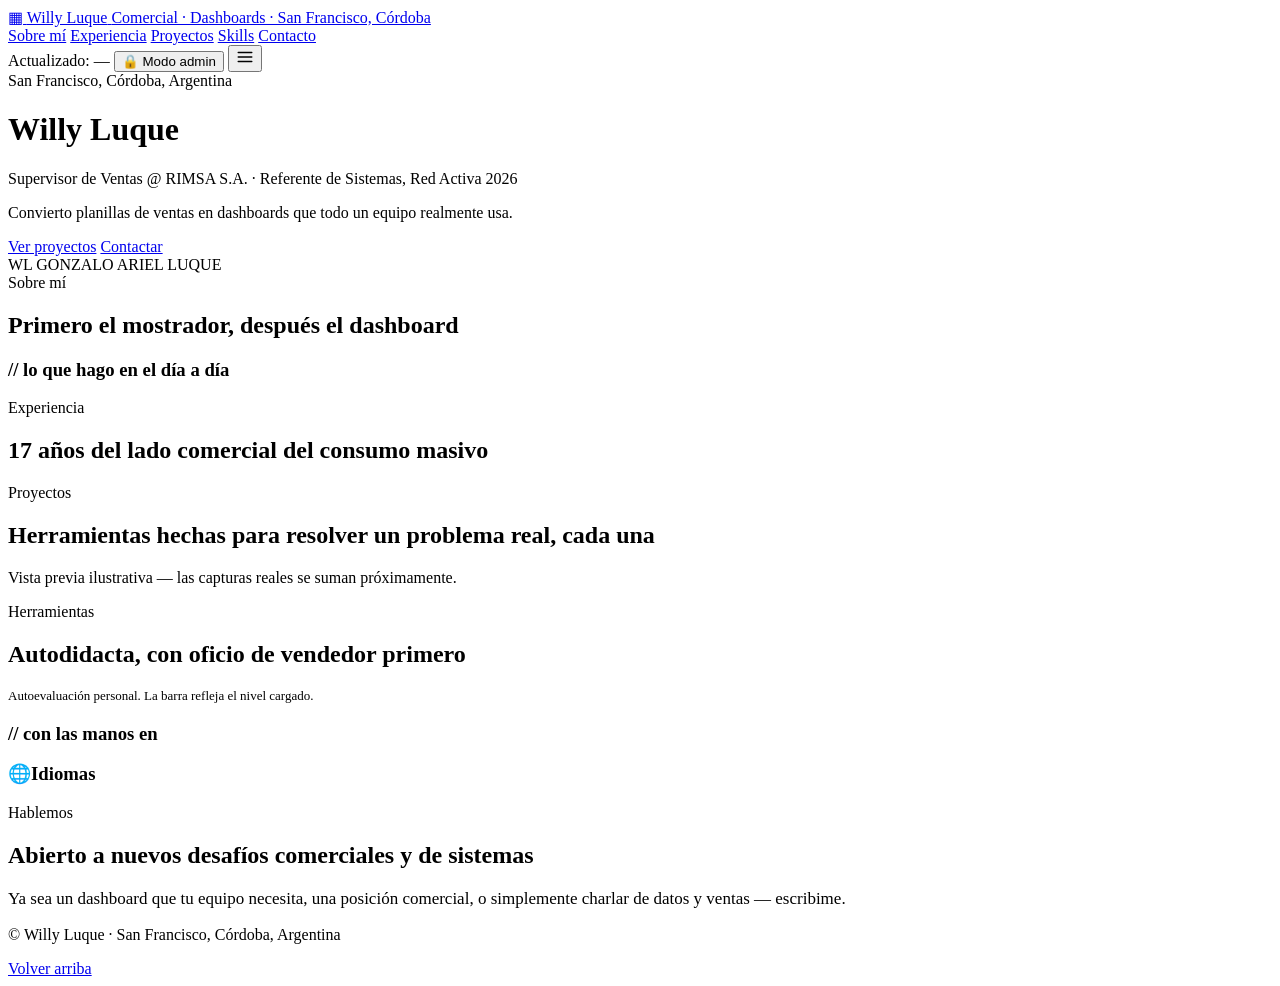
==== index.html @ 50bfb038 "CV/portfolio: sitio con panel admin/invitado y estilo navy calcado de mis dashboards" ====
<!DOCTYPE html>
<html lang="es">
<head>
<meta charset="UTF-8">
<meta name="viewport" content="width=device-width, initial-scale=1.0">
<title>Willy Luque — Dashboard Comercial</title>
<meta name="description" content="Willy Luque — Supervisor de Ventas en RIMSA S.A. Dashboard editable con mi experiencia, herramientas y proyectos comerciales.">
<link rel="stylesheet" href="css/style.css">
<link rel="icon" href="data:image/svg+xml,%3Csvg xmlns='http://www.w3.org/2000/svg' viewBox='0 0 100 100'%3E%3Crect width='100' height='100' rx='22' fill='%23eb6834'/%3E%3Ctext x='50' y='68' font-size='52' font-family='monospace' font-weight='700' fill='%23fff' text-anchor='middle'%3EW%3C/text%3E%3C/svg%3E">
</head>
<body>

<!-- ============ NAV ============ -->
<nav class="nav">
  <div class="container">
    <a href="#top" class="nav-brand">
      <span class="mark">▦</span>
      <span>
        <span id="brandName">Willy Luque</span>
        <span class="nav-subtitle">Comercial · Dashboards · San Francisco, Córdoba</span>
      </span>
    </a>
    <div class="nav-links" id="navLinks">
      <a href="#sobre-mi">Sobre mí</a>
      <a href="#experiencia">Experiencia</a>
      <a href="#proyectos">Proyectos</a>
      <a href="#skills">Skills</a>
      <a href="#contacto">Contacto</a>
    </div>
    <div class="nav-right">
      <span class="nav-date" id="navDate">Actualizado: —</span>
      <button class="btn btn-sm btn-admin" id="adminToggleBtn" type="button">🔒 Modo admin</button>
      <button class="nav-toggle" id="navToggle" aria-label="Menú" aria-expanded="false">
        <svg width="18" height="18" viewBox="0 0 24 24" fill="none" stroke="currentColor" stroke-width="2" stroke-linecap="round"><line x1="3" y1="6" x2="21" y2="6"/><line x1="3" y1="12" x2="21" y2="12"/><line x1="3" y1="18" x2="21" y2="18"/></svg>
      </button>
    </div>
  </div>
</nav>

<!-- ============ ADMIN TOOLBAR (oculta hasta login) ============ -->
<div class="admin-bar" id="adminBar" hidden>
  <div class="container admin-bar-inner">
    <span class="admin-pill">✏️ Modo administrador — estás editando tu propia copia (no publicada aún)</span>
    <div class="admin-bar-actions">
      <button class="btn btn-sm btn-ghost-light" id="discardBtn" type="button">Descartar cambios</button>
      <button class="btn btn-sm btn-primary" id="publishBtn" type="button">⬇ Publicar (descargar data.js)</button>
      <button class="btn btn-sm btn-ghost-light" id="exitAdminBtn" type="button">Salir</button>
    </div>
  </div>
</div>

<!-- ============ LOGIN MODAL ============ -->
<div class="modal-overlay" id="loginOverlay" hidden>
  <div class="modal">
    <h3>Ingresar como administrador</h3>
    <p>Esto solo desbloquea la edición en tu navegador — no es un login real. Cualquiera que vea el código fuente puede ver la contraseña. No cargues acá datos que necesiten seguridad de verdad.</p>
    <input type="password" id="passwordInput" placeholder="Contraseña" autocomplete="off">
    <p class="modal-error" id="loginError" hidden>Contraseña incorrecta.</p>
    <div class="modal-actions">
      <button class="btn btn-ghost btn-sm" id="cancelLoginBtn" type="button">Cancelar</button>
      <button class="btn btn-primary btn-sm" id="confirmLoginBtn" type="button">Entrar</button>
    </div>
  </div>
</div>

<!-- ============ HERO ============ -->
<header class="hero" id="top">
  <div class="hero-bg" aria-hidden="true"></div>
  <div class="container">
    <div class="hero-grid">
      <div>
        <div class="eyebrow" id="heroLocation">San Francisco, Córdoba, Argentina</div>
        <h1 id="heroName">Willy Luque</h1>
        <div class="hero-role mono">
          <span id="heroRole1">Supervisor de Ventas @ RIMSA S.A.</span>
          <span class="sep">·</span>
          <span id="heroRole2">Referente de Sistemas, Red Activa 2026</span>
        </div>
        <p class="hero-lead" id="heroLead">Convierto planillas de ventas en dashboards que todo un equipo realmente usa.</p>
        <div class="hero-actions">
          <a href="#proyectos" class="btn btn-primary">Ver proyectos</a>
          <a href="#contacto" class="btn btn-ghost">Contactar</a>
        </div>
        <div class="hero-stats" id="statsRow"></div>
      </div>
      <div>
        <div class="avatar-panel">
          <div class="avatar-core">
            <span class="initials">WL</span>
            <span class="tag mono" id="heroFullName">GONZALO ARIEL LUQUE</span>
          </div>
        </div>
      </div>
    </div>
  </div>
</header>

<!-- ============ SOBRE MI ============ -->
<section id="sobre-mi" data-section-key="about">
  <div class="container">
    <div class="section-head">
      <div class="eyebrow">Sobre mí</div>
      <h2>Primero el mostrador, después el dashboard</h2>
    </div>
    <div class="about-grid">
      <div id="aboutParagraphs"></div>
      <div class="about-card">
        <h3 class="mono">// lo que hago en el día a día</h3>
        <ul class="role-list" id="aboutHighlights"></ul>
      </div>
    </div>
  </div>
</section>

<!-- ============ EXPERIENCIA ============ -->
<section id="experiencia" class="alt-surface" data-section-key="experience">
  <div class="container">
    <div class="section-head">
      <div class="eyebrow">Experiencia</div>
      <h2>17 años del lado comercial del consumo masivo</h2>
    </div>
    <div class="timeline" id="timeline"></div>
  </div>
</section>

<!-- ============ PROYECTOS ============ -->
<section id="proyectos" data-section-key="projects">
  <div class="container">
    <div class="section-head">
      <div class="eyebrow">Proyectos</div>
      <h2>Herramientas hechas para resolver un problema real, cada una</h2>
      <p>Vista previa ilustrativa — las capturas reales se suman próximamente.</p>
    </div>
    <div class="projects-grid" id="projectsGrid"></div>
    <button class="btn btn-ghost btn-sm admin-only" id="addProjectBtn" type="button" hidden>+ Agregar proyecto</button>
  </div>
</section>

<!-- ============ SKILLS ============ -->
<section id="skills" class="alt-surface" data-section-key="skills">
  <div class="container">
    <div class="section-head">
      <div class="eyebrow">Herramientas</div>
      <h2>Autodidacta, con oficio de vendedor primero</h2>
    </div>
    <div class="skills-grid">
      <div>
        <div id="skillBars"></div>
        <p style="margin-top:18px;font-size:13px">Autoevaluación personal. La barra refleja el nivel cargado.</p>
      </div>
      <div class="about-card">
        <h3 class="mono">// con las manos en</h3>
        <div class="chips" id="skillChips"></div>
      </div>
    </div>
  </div>
</section>

<!-- ============ EDU / IDIOMAS ============ -->
<section id="educacion" data-section-key="education">
  <div class="container">
    <div class="split-grid">
      <div class="info-card">
        <h3><span class="ico(�🎓</span><span>Educación</span></h3>
        <div id="eduList"></div>
      </div>
      <div class="info-card">
        <h3><span class="ico">🌐</span><span>Idiomas</span></h3>
        <div id="langList"></div>
      </div>
    </div>
  </div>
</section>

<!-- ============ CONTACTO ============ -->
<section id="contacto" data-section-key="contact">
  <div class="container">
    <div class="section-head">
      <div class="eyebrow">Hablemos</div>
      <h2>Abierto a nuevos desafíos comerciales y de sistemas</h2>
    </div>
    <div class="contact-panel">
      <p style="font-size:17px;color:var(--ink-secondary)">Ya sea un dashboard que tu equipo necesita, una posición comercial, o simplemente charlar de datos y ventas — escribime.</p>
      <div class="contact-links" id="contactLinks"></div>
    </div>
  </div>
</section>

<footer>
  <div class="container">
    <p>© <span id="year"></span> <span id="footerName">Willy Luque</span> · <span id="footerLocation">San Francisco, Córdoba, Argentina</span></p>
    <div class="footer-links">
      <a href="#top">Volver arriba</a>
    </div>
  </div>
</footer>

<template id="tpl-visibility-toggle">
  <label class="vis-toggle admin-only" hidden>
    <input type="checkbox" checked>
    <span class="vis-slider"></span>
    <span class="vis-label">visible</span>
  </label>
</template>

<script src="js/data.js"></script>
<script src="js/main.js"></script>
</body>
</html>
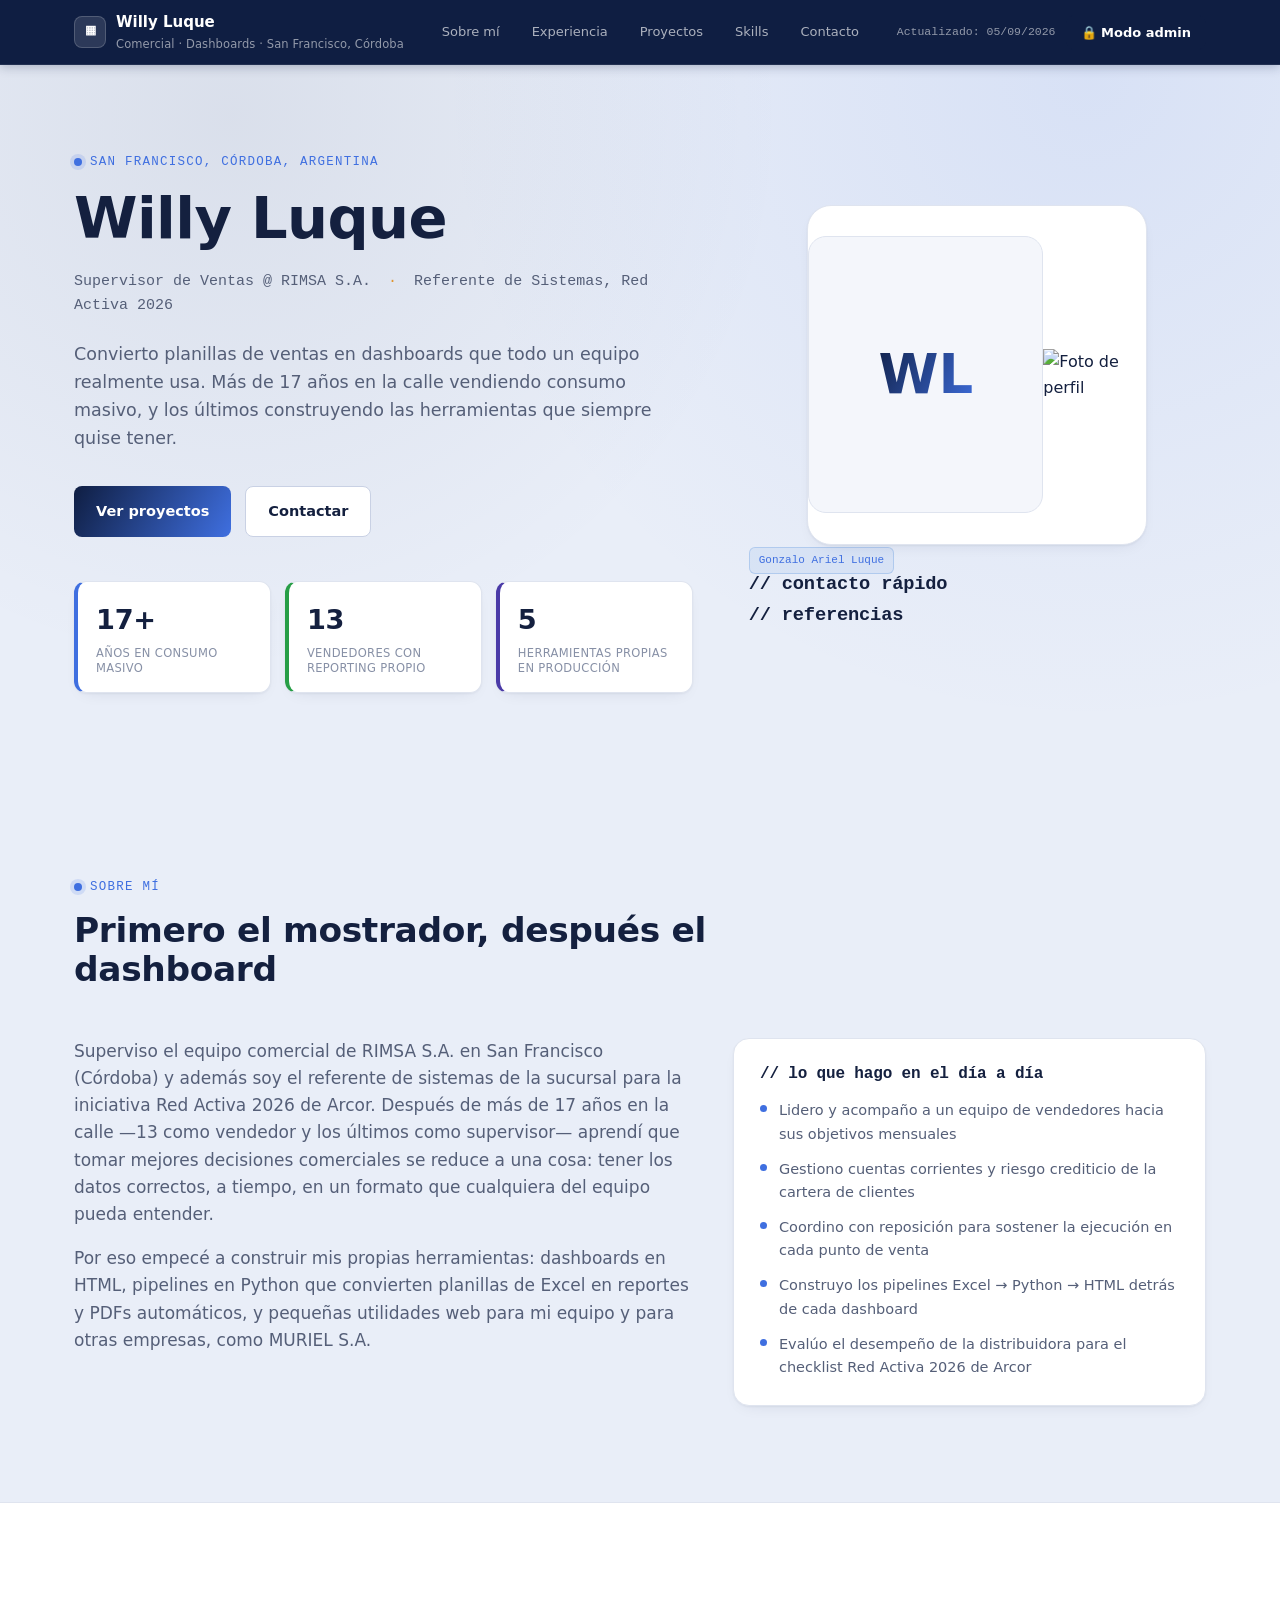
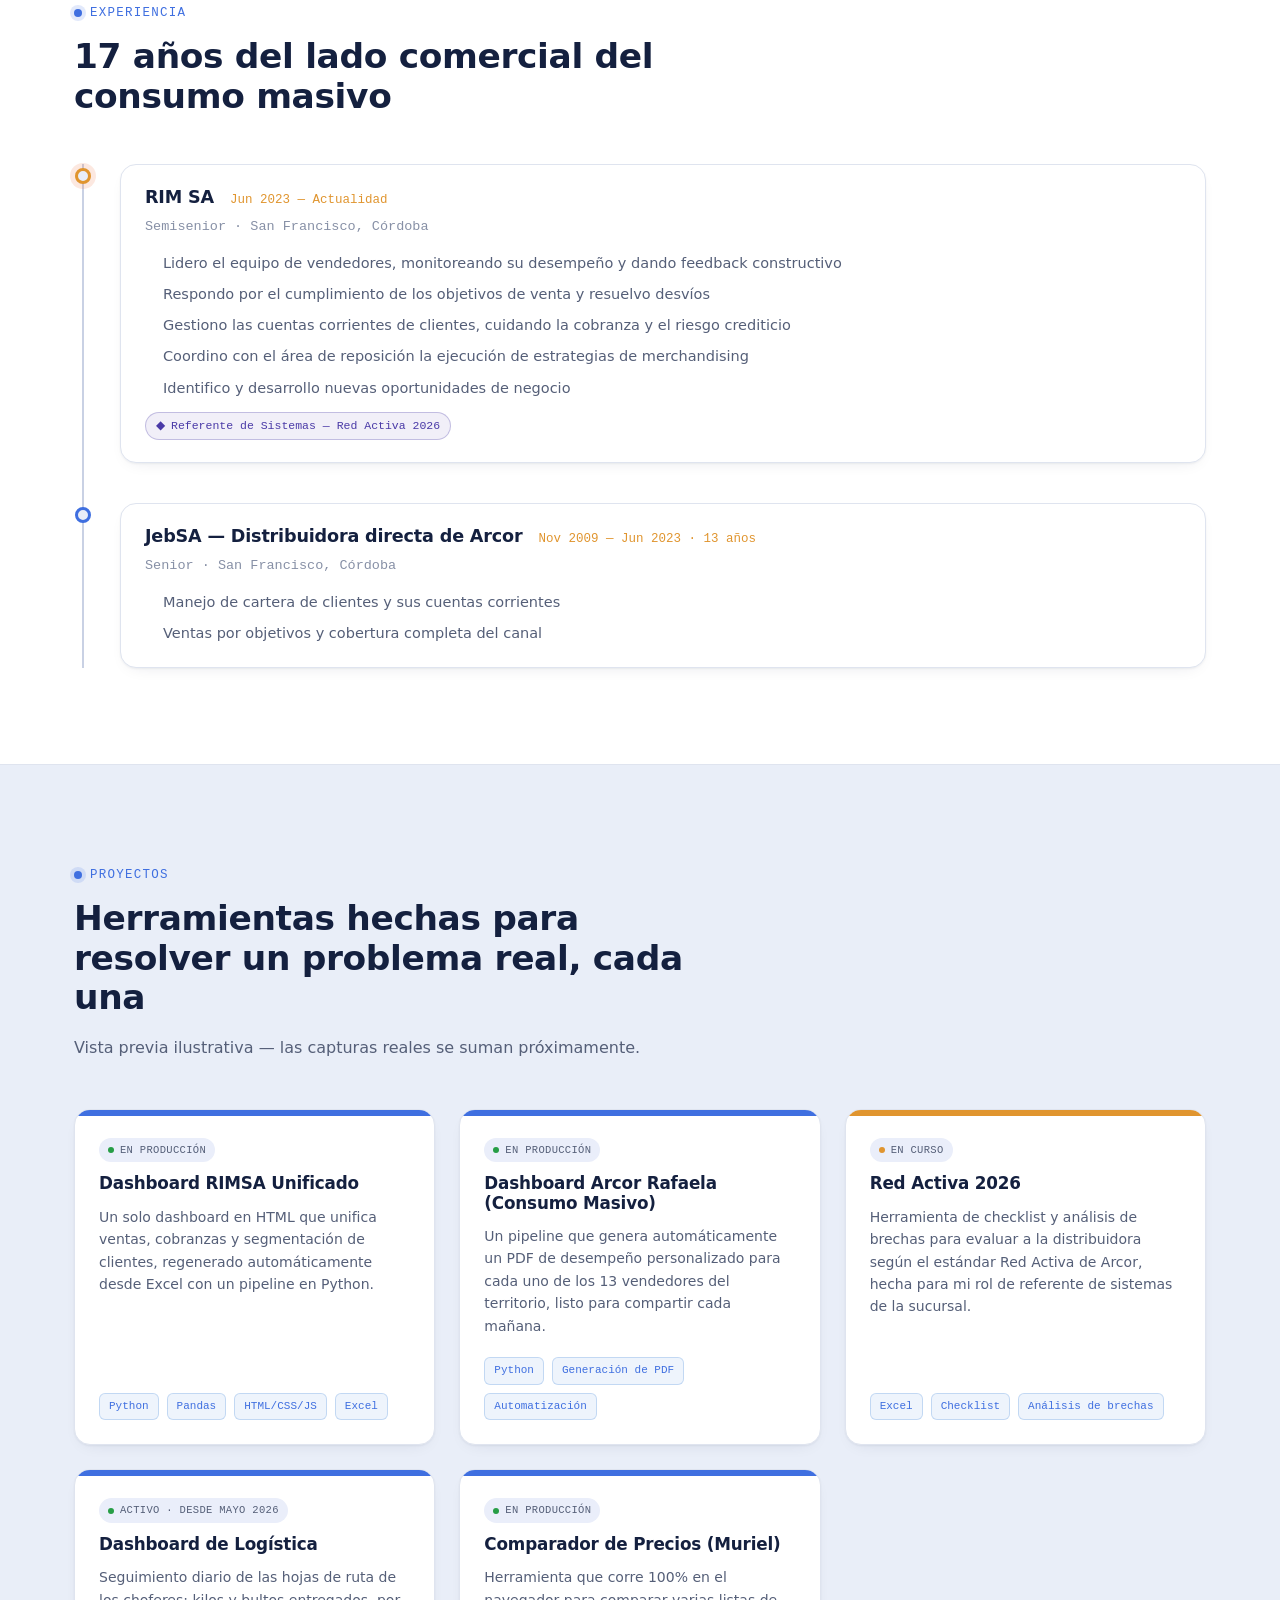
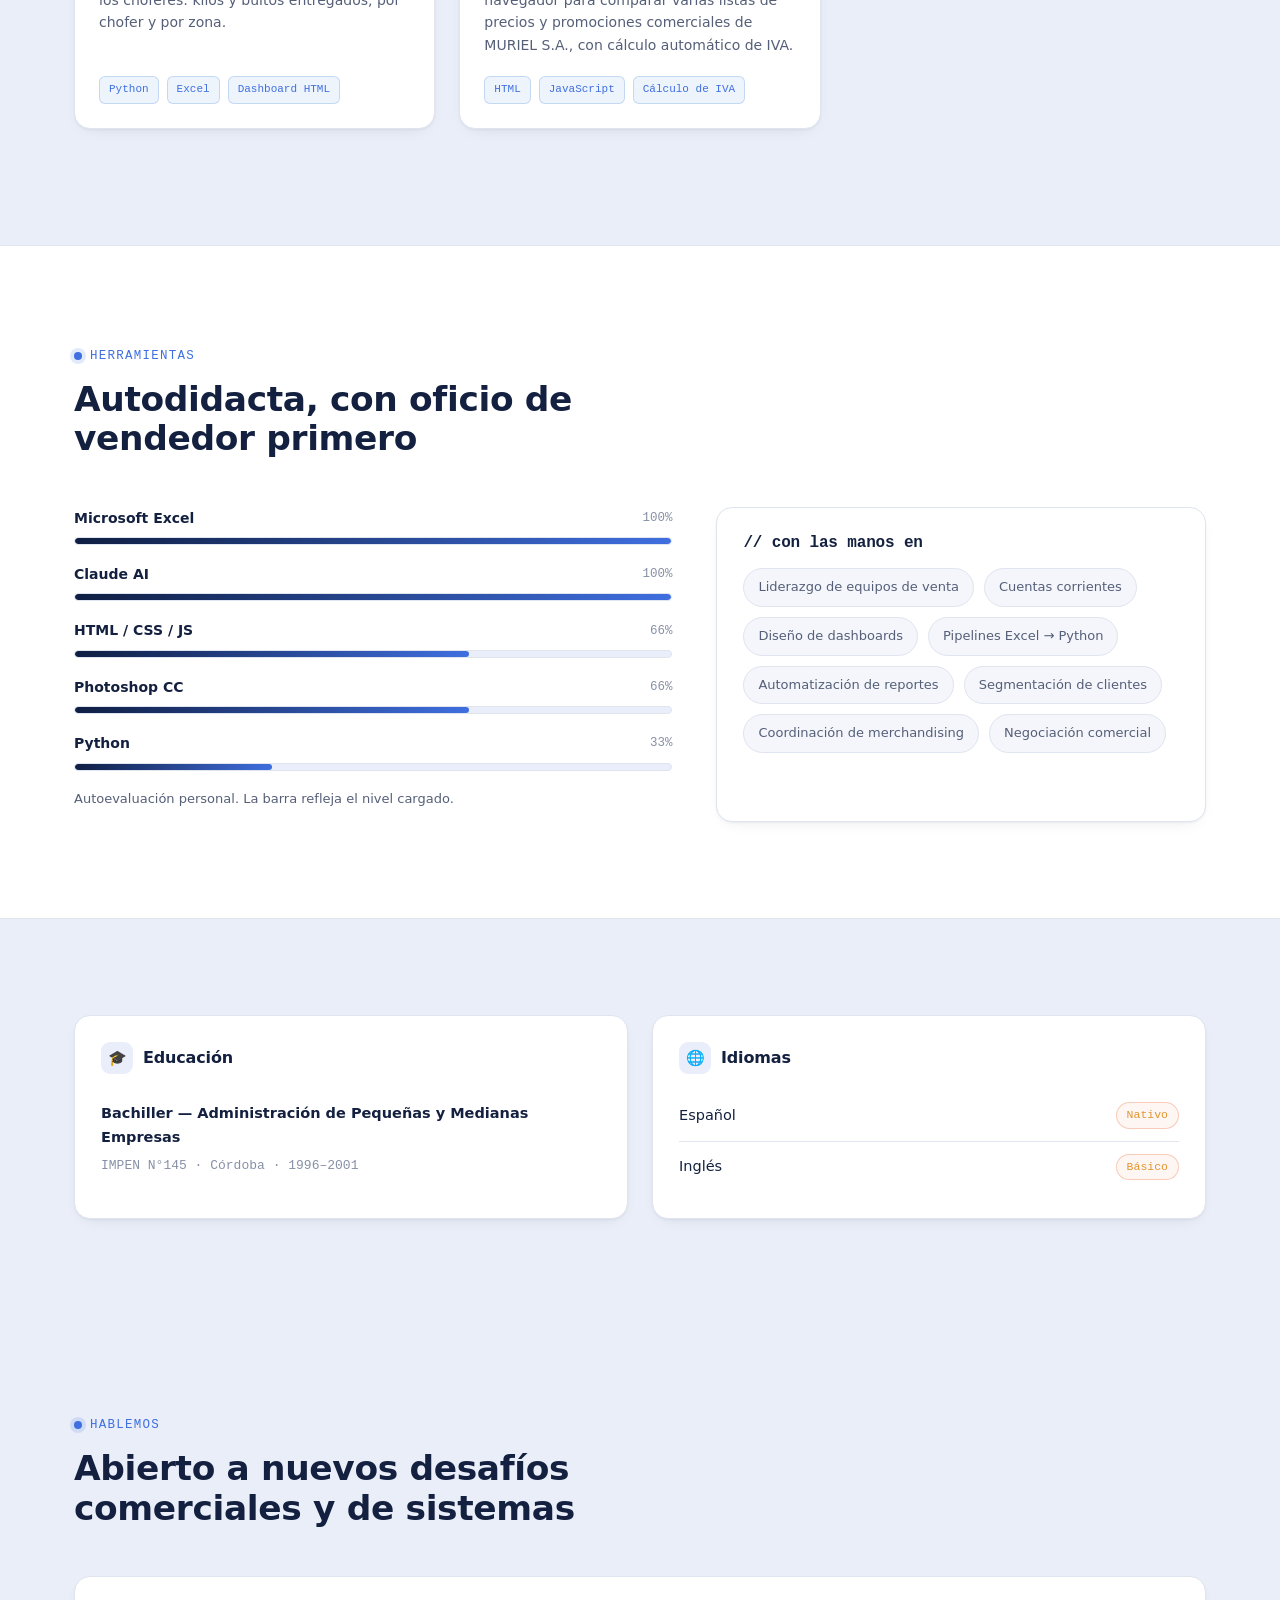
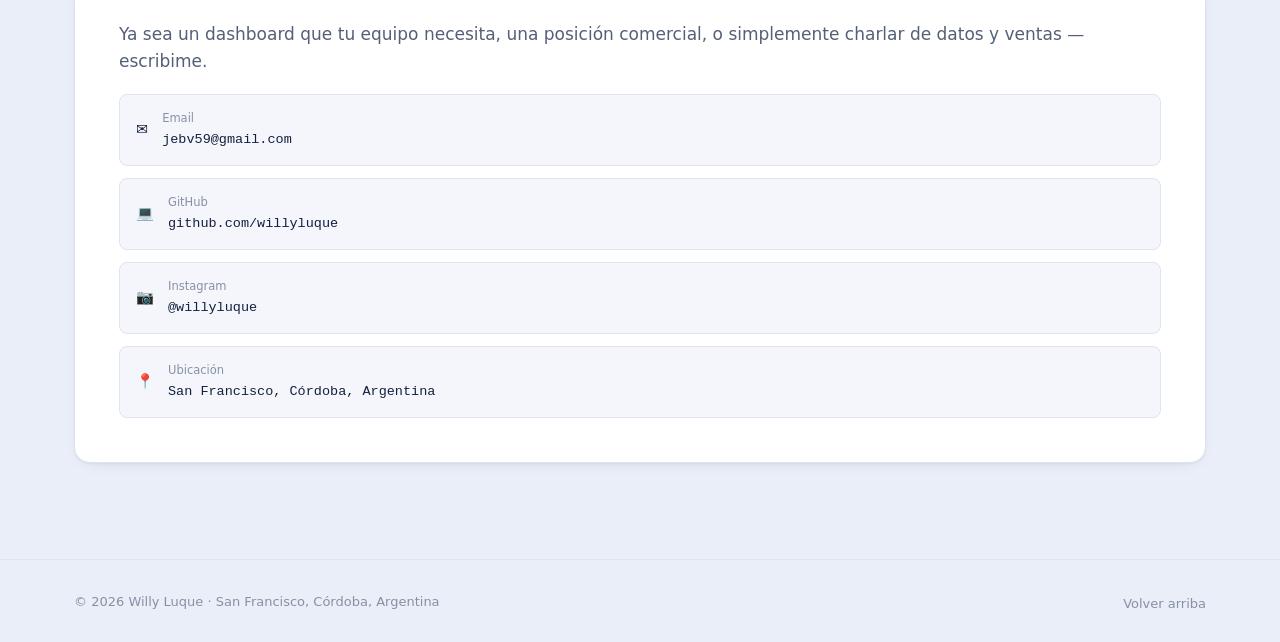
==== commit 09df03b0: "Agrego foto de perfil, contacto rápido y referencias (index.html)" ====
--- a/index.html
+++ b/index.html
@@ -83,12 +83,30 @@
         </div>
         <div class="hero-stats" id="statsRow"></div>
       </div>
-      <div>
-        <div class="avatar-panel">
-          <div class="avatar-core">
-            <span class="initials">WL</span>
-            <span class="tag mono" id="heroFullName">GONZALO ARIEL LUQUE</span>
+      <div class="profile-card">
+        <div class="avatar-panel" id="avatarPanel">
+          <div class="avatar-core" id="avatarCore">
+            <span class="initials" id="avatarInitials">WL</span>
           </div>
+          <img class="avatar-photo" id="avatarPhoto" alt="Foto de perfil" hidden>
+        </div>
+        <div class="avatar-tag-row">
+          <span class="tag mono" id="heroFullName">GONZALO ARIEL LUQUE</span>
+        </div>
+        <div class="photo-actions admin-only">
+          <button type="button" class="btn btn-sm btn-ghost" id="choosePhotoBtn">📷 Cambiar foto</button>
+          <button type="button" class="btn btn-sm btn-ghost" id="removePhotoBtn">Quitar foto</button>
+          <input type="file" id="photoInput" accept="image/*" hidden>
+        </div>
+
+        <div class="mini-contact-card">
+          <h3 class="mono">// contacto rápido</h3>
+          <div id="miniContact"></div>
+        </div>
+
+        <div class="mini-contact-card">
+          <h3 class="mono">// referencias</h3>
+          <div id="referencesList"></div>
         </div>
       </div>
     </div>
@@ -161,7 +179,7 @@
   <div class="container">
     <div class="split-grid">
       <div class="info-card">
-        <h3><span class="ico(�🎓</span><span>Educación</span></h3>
+        <h3><span class="ico">🎓</span><span>Educación</span></h3>
         <div id="eduList"></div>
       </div>
       <div class="info-card">
--- a/css/style.css
+++ b/css/style.css
@@ -0,0 +1,375 @@
+/* =========================================================
+   Willy Luque — Dashboard Comercial
+   Tema placeholder "corporativo claro" — a reemplazar por el
+   estilo real de tus dashboards HTML cuando pases la referencia.
+   ========================================================= */
+
+:root{
+  color-scheme: light;
+
+  /* fondo con tinte azulado + tarjetas blancas, calcado de los dashboards RIMSA */
+  --plane:        #e9eef8;
+  --surface-1:    #ffffff;
+  --surface-2:    #f4f6fb;
+  --surface-3:    #eaeefa;
+  --border:       #dfe4ef;
+  --border-strong:#c9d1e4;
+
+  --navy:         #0f1e42;
+  --navy-2:       #16295a;
+
+  --ink-primary:   #14203f;
+  --ink-secondary: #555f78;
+  --ink-muted:     #8790a6;
+
+  --series-blue:    #3f6fe0;
+  --series-orange:  #e0952f;
+  --series-aqua:    #1baf7a;
+  --series-yellow:  #eda100;
+  --series-magenta: #e87ba4;
+  --series-green:   #279e46;
+  --series-violet:  #4a3aa7;
+  --series-red:     #cf3b3b;
+
+  --status-good:     #279e46;
+  --status-warning:  #e0952f;
+  --status-serious:  #ec835a;
+  --status-critical: #cf3b3b;
+
+  --accent: var(--series-blue);
+  --accent-2: var(--navy);
+  --grad-brand: linear-gradient(120deg, var(--navy) 0%, var(--series-blue) 100%);
+
+  --font-display: "Inter", system-ui, -apple-system, "Segoe UI", sans-serif;
+  --font-body:    "Inter", system-ui, -apple-system, "Segoe UI", sans-serif;
+  --font-mono:    "JetBrains Mono", ui-monospace, SFMono-Regular, Menlo, Consolas, monospace;
+
+  --radius-sm: 8px;
+  --radius-md: 12px;
+  --radius-lg: 16px;
+
+  --shadow-card: 0 1px 2px rgba(15,30,66,0.05), 0 6px 18px -10px rgba(15,30,66,0.14);
+  --shadow-hover: 0 4px 10px rgba(15,30,66,0.08), 0 14px 30px -12px rgba(15,30,66,0.20);
+  --maxw: 1180px;
+}
+
+*, *::before, *::after{ box-sizing: border-box; }
+html{ scroll-behavior: smooth; }
+
+body{
+  margin: 0;
+  background: var(--plane);
+  color: var(--ink-primary);
+  font-family: var(--font-body);
+  font-size: 16px;
+  line-height: 1.6;
+  overflow-x: hidden;
+}
+
+img, svg{ max-width: 100%; display:block; }
+a{ color: inherit; text-decoration: none; }
+
+h1,h2,h3,h4{
+  font-family: var(--font-display);
+  line-height: 1.15;
+  margin: 0 0 .5em;
+  letter-spacing: -0.01em;
+  color: var(--ink-primary);
+}
+p{ margin: 0 0 1em; color: var(--ink-secondary); }
+
+.container{ max-width: var(--maxw); margin: 0 auto; padding: 0 24px; }
+.mono{ font-family: var(--font-mono); }
+
+.eyebrow{
+  display:inline-flex; align-items:center; gap:8px;
+  font-family: var(--font-mono); font-size: 12.5px; letter-spacing: 0.1em; text-transform: uppercase;
+  color: var(--series-blue); margin-bottom: 14px;
+}
+.eyebrow::before{ content:""; width:8px; height:8px; border-radius:50%; background: var(--series-blue); box-shadow: 0 0 0 4px rgba(63,111,224,0.15); }
+
+.btn{
+  display:inline-flex; align-items:center; gap:10px;
+  padding: 13px 22px; border-radius: var(--radius-sm);
+  font-family: var(--font-display); font-weight: 600; font-size: 14.5px;
+  border:1px solid var(--border-strong); cursor:pointer;
+  transition: transform .15s ease, box-shadow .15s ease, border-color .15s ease, background .15s ease;
+  white-space:nowrap; background: var(--surface-1); color: var(--ink-primary);
+}
+.btn:hover{ transform: translateY(-1px); box-shadow: var(--shadow-hover); }
+.btn-primary{ background: var(--grad-brand); color:#fff; border:none; }
+.btn-ghost{ background: var(--surface-1); }
+.btn-ghost-light{ background: rgba(255,255,255,0.12); border-color: rgba(255,255,255,0.3); color:#fff; }
+.btn-ghost-light:hover{ background: rgba(255,255,255,0.2); }
+.btn-sm{ padding: 9px 14px; font-size: 13px; }
+.btn-admin{ background: var(--navy); color:#fff; border-color: var(--navy); }
+
+/* ---------- NAV (calcado del header navy + tabs de los dashboards RIMSA) ---------- */
+.nav{
+  position: fixed; top:0; left:0; right:0; z-index: 100;
+  background: var(--navy);
+  border-bottom: 1px solid rgba(255,255,255,0.08);
+  box-shadow: 0 2px 10px rgba(15,30,66,0.25);
+}
+.nav .container{ display:flex; align-items:center; justify-content:space-between; height: 64px; }
+.nav-brand{ display:flex; align-items:center; gap:10px; font-family: var(--font-display); font-weight: 700; font-size: 15px; color:#fff; }
+.nav-brand .mark{
+  width:32px; height:32px; border-radius: 8px; background: rgba(255,255,255,0.12);
+  display:flex; align-items:center; justify-content:center; color:#fff;
+  font-family: var(--font-mono); font-weight:700; font-size: 12px;
+  border: 1px solid rgba(255,255,255,0.18);
+}
+.nav-subtitle{ font-size:11.5px; color: rgba(255,255,255,0.55); font-weight:400; display:block; margin-top:1px; letter-spacing:.01em; }
+.nav-links{ display:flex; align-items:center; gap: 4px; }
+.nav-links a{
+  font-size: 13px; color: rgba(255,255,255,0.65); padding: 8px 14px; border-radius: 999px;
+  transition: color .15s ease, background .15s ease; font-weight: 500;
+}
+.nav-links a:hover{ color: #fff; background: rgba(255,255,255,0.08); }
+.nav-links a.active{ color: #fff; background: var(--series-blue); }
+.nav-right{ display:flex; align-items:center; gap:10px; }
+.nav-toggle{ display:none; background: rgba(255,255,255,0.08); border:1px solid rgba(255,255,255,0.2); border-radius:8px; width:40px; height:40px; color:#fff; cursor:pointer; }
+.nav-date{ font-family: var(--font-mono); font-size:11.5px; color: rgba(255,255,255,0.55); white-space:nowrap; }
+
+/* ---------- ADMIN BAR ---------- */
+.admin-bar{
+  position:fixed; top:64px; left:0; right:0; z-index:99;
+  background: var(--navy-2); color:#fff;
+  border-top: 1px solid rgba(255,255,255,0.1);
+}
+.admin-bar-inner{ display:flex; align-items:center; justify-content:space-between; gap:14px; padding:10px 24px; flex-wrap:wrap; }
+.admin-pill{ font-size:13px; font-family: var(--font-mono); opacity:.9; }
+.admin-bar-actions{ display:flex; gap:10px; flex-wrap:wrap; }
+body.admin-mode .hero{ padding-top: 214px; }
+body.admin-mode section{ scroll-margin-top: 150px; }
+
+/* ---------- MODAL ---------- */
+.modal-overlay{
+  position:fixed; inset:0; z-index:200; background: rgba(23,32,43,0.55);
+  align-items:center; justify-content:center; padding:20px;
+}
+.modal-overlay:not([hidden]){ display:flex; }
+.modal{
+  background:#fff; border-radius: var(--radius-md); padding:28px; max-width:380px; width:100%;
+  box-shadow: 0 30px 60px -20px rgba(0,0,0,0.35);
+}
+.modal h3{ margin-bottom:10px; }
+.modal p{ font-size:13.5px; }
+.modal input{
+  width:100%; padding:11px 14px; border-radius:8px; border:1px solid var(--border-strong);
+  font-size:15px; margin-bottom:8px; font-family: var(--font-body);
+}
+.modal-error{ color: var(--status-critical); font-size:12.5px !important; }
+.modal-actions{ display:flex; justify-content:flex-end; gap:10px; margin-top:14px; }
+
+/* ---------- HERO ---------- */
+.hero{ position:relative; padding: 148px 0 84px; overflow:hidden; transition: padding .2s ease; }
+.hero-bg{
+  position:absolute; inset:0; z-index:0;
+  background-image: radial-gradient(circle at 18% 15%, rgba(15,30,66,0.07), transparent 45%),
+                     radial-gradient(circle at 85% 10%, rgba(63,111,224,0.10), transparent 50%);
+}
+.hero .container{ position:relative; z-index:1; }
+.hero-grid{ display:grid; grid-template-columns: 1.15fr 0.85fr; gap: 56px; align-items:center; }
+.hero h1{ font-size: clamp(2.4rem, 5vw, 3.6rem); margin-bottom: 18px; }
+.hero-role{ font-family: var(--font-mono); font-size: 15px; color: var(--ink-secondary); margin-bottom: 22px; }
+.hero-role .sep{ color: var(--series-orange); margin: 0 8px; }
+.hero-lead{ font-size: 17.5px; max-width: 52ch; color: var(--ink-secondary); margin-bottom: 34px; }
+.hero-actions{ display:flex; flex-wrap:wrap; gap: 14px; margin-bottom: 44px; }
+
+.hero-stats{ display:grid; grid-template-columns: repeat(3, 1fr); gap: 14px; }
+.stat-card{
+  background: var(--surface-1); border:1px solid var(--border); border-radius: var(--radius-md);
+  padding: 16px 16px 16px 18px; box-shadow: var(--shadow-card); position:relative;
+  border-left: 4px solid var(--series-blue);
+}
+.stat-card:nth-child(3n+2){ border-left-color: var(--status-good); }
+.stat-card:nth-child(3n+3){ border-left-color: var(--series-violet); }
+.stat-num{ font-family: var(--font-display); font-size: 1.7rem; font-weight: 700; color: var(--ink-primary); letter-spacing:-0.01em; }
+.stat-label{ font-size: 11.5px; color: var(--ink-muted); margin-top: 4px; line-height:1.3; text-transform:uppercase; letter-spacing:.03em; }
+
+.avatar-panel{
+  position:relative; aspect-ratio: 1; max-width: 340px; margin: 0 auto; border-radius: 24px;
+  background: var(--surface-1); border:1px solid var(--border); box-shadow: var(--shadow-card);
+  display:flex; align-items:center; justify-content:center; overflow:hidden;
+}
+.avatar-core{
+  width: 82%; height:82%; border-radius:18px; background: var(--surface-2); border:1px solid var(--border);
+  display:flex; flex-direction:column; align-items:center; justify-content:center; gap: 8px;
+}
+.avatar-core .initials{
+  font-family: var(--font-display); font-size: 3.4rem; font-weight:700;
+  background: var(--grad-brand); -webkit-background-clip:text; background-clip:text; color:transparent;
+}
+.avatar-core .tag{ font-family: var(--font-mono); font-size: 11.5px; color: var(--ink-muted); letter-spacing: .05em; }
+
+/* ---------- SECTIONS ---------- */
+section{ padding: 96px 0; }
+.alt-surface{ background: var(--surface-1); border-top:1px solid var(--border); border-bottom:1px solid var(--border); }
+.section-head{ max-width: 640px; margin-bottom: 48px; }
+.section-head h2{ font-size: clamp(1.6rem, 3vw, 2.15rem); }
+
+/* section hidden-for-guests state (admin sees dimmed) */
+section[data-hidden="true"]{ opacity:.45; position:relative; }
+body:not(.admin-mode) section[data-hidden="true"]{ display:none; }
+section[data-hidden="true"]::before{
+  content:"Oculto para invitados"; position:absolute; top:14px; right:24px;
+  font-family: var(--font-mono); font-size:11px; background: var(--status-critical); color:#fff;
+  padding:4px 10px; border-radius:999px; z-index:2;
+}
+
+/* ---------- ABOUT ---------- */
+.about-grid{ display:grid; grid-template-columns: 1.3fr 1fr; gap: 44px; align-items:start; }
+.about-card{
+  background: var(--surface-1); border:1px solid var(--border); border-radius: var(--radius-lg);
+  padding: 26px; box-shadow: var(--shadow-card);
+}
+.about-card h3{ font-size:1rem; margin-bottom: 16px; }
+.role-list{ list-style:none; margin:0; padding:0; display:flex; flex-direction:column; gap:12px; }
+.role-list li{ display:flex; gap:12px; font-size:14.5px; color: var(--ink-secondary); align-items:flex-start; }
+.role-list li .dot{ margin-top:6px; width:7px; height:7px; border-radius:50%; flex:none; background: var(--series-blue); }
+.item-row{ display:flex; align-items:flex-start; gap:8px; }
+
+/* ---------- TIMELINE ---------- */
+.timeline{ position:relative; border-left: 2px solid var(--border-strong); margin-left: 8px; padding-left: 36px; display:flex; flex-direction:column; gap: 40px; }
+.tl-item{ position:relative; }
+.tl-item::before{ content:""; position:absolute; left:-45px; top:4px; width:16px; height:16px; border-radius:50%; background: var(--plane); border:3px solid var(--series-blue); }
+.tl-item.is-current::before{ border-color: var(--series-orange); box-shadow:0 0 0 5px rgba(235,104,52,0.15); }
+.tl-head{ display:flex; flex-wrap:wrap; align-items:baseline; gap:10px 16px; margin-bottom:6px; }
+.tl-head h3{ font-size:1.1rem; margin:0; }
+.tl-period{ font-family: var(--font-mono); font-size:12.5px; color: var(--series-orange); }
+.tl-meta{ font-size: 13.5px; color: var(--ink-muted); margin-bottom: 14px; }
+.tl-body ul{ margin:0; padding-left:18px; color: var(--ink-secondary); font-size:14.5px; display:flex; flex-direction:column; gap:8px;}
+.badge{
+  display:inline-flex; align-items:center; gap:6px; font-family: var(--font-mono); font-size:11.5px;
+  padding: 4px 10px; border-radius:999px; background: rgba(74,58,167,0.08); color: var(--series-violet);
+  border:1px solid rgba(74,58,167,0.28); margin-top: 12px;
+}
+.tl-card{
+  background: var(--surface-1); border:1px solid var(--border); border-radius: var(--radius-lg);
+  padding: 22px 24px; box-shadow: var(--shadow-card);
+}
+
+/* ---------- PROJECTS ---------- */
+.projects-grid{ display:grid; grid-template-columns: repeat(auto-fit, minmax(320px, 1fr)); gap: 24px; margin-bottom: 20px; }
+.project-card{
+  background: var(--surface-1); border:1px solid var(--border); border-radius: var(--radius-lg);
+  overflow:hidden; display:flex; flex-direction:column; box-shadow: var(--shadow-card);
+  transition: transform .2s ease, box-shadow .2s ease; position:relative;
+}
+.project-card:hover{ transform: translateY(-4px); box-shadow: var(--shadow-hover); }
+.project-top{ height:6px; background: var(--series-blue); }
+.project-body{ padding: 22px 24px 24px; display:flex; flex-direction:column; gap:12px; flex:1; }
+.project-head{ display:flex; justify-content:space-between; align-items:flex-start; gap:10px; }
+.project-body h3{ font-size:1.05rem; margin:0; }
+.project-body p{ font-size:14px; margin:0; }
+.project-tags{ display:flex; flex-wrap:wrap; gap:8px; margin-top:auto; padding-top:8px; }
+.tag{ font-family: var(--font-mono); font-size: 11px; padding: 4px 9px; border-radius:6px; background: rgba(42,120,214,0.08); color: var(--series-blue); border: 1px solid rgba(42,120,214,0.22); display:inline-flex; align-items:center; gap:6px;}
+.status-pill{ font-family: var(--font-mono); font-size:10.5px; letter-spacing:.03em; text-transform:uppercase; padding:4px 9px; border-radius:999px; display:inline-flex; align-items:center; gap:6px; background: var(--surface-3); color: var(--ink-secondary); white-space:nowrap; }
+.status-pill .pulse{ width:6px; height:6px; border-radius:50%; background: var(--status-good); }
+.status-pill.warning .pulse{ background: var(--status-warning); }
+.project-delete{ position:absolute; top:10px; right:10px; z-index:3; }
+
+/* ---------- SKILLS ---------- */
+.skills-grid{ display:grid; grid-template-columns: 1.1fr .9fr; gap: 44px; }
+.skill-row{ margin-bottom: 18px; }
+.skill-row-head{ display:flex; justify-content:space-between; font-size:14px; margin-bottom:8px; align-items:center; gap:8px;}
+.skill-row-head b{ font-weight:600; color: var(--ink-primary); }
+.skill-row-head span.mono{ color: var(--ink-muted); font-size:12.5px; }
+.skill-bar{ height: 8px; border-radius: 999px; background: var(--surface-3); overflow:hidden; border:1px solid var(--border); }
+.skill-bar-fill{ height:100%; border-radius:999px; background: var(--grad-brand); }
+.chips{ display:flex; flex-wrap:wrap; gap:10px; }
+.chip{ font-size: 13px; padding: 8px 14px; border-radius:999px; background: var(--surface-2); border:1px solid var(--border); color: var(--ink-secondary); display:inline-flex; align-items:center; gap:8px;}
+
+/* ---------- EDU / LANG ---------- */
+.split-grid{ display:grid; grid-template-columns: 1fr 1fr; gap: 24px; }
+.info-card{ background: var(--surface-1); border:1px solid var(--border); border-radius: var(--radius-lg); padding: 26px; box-shadow: var(--shadow-card); }
+.info-card h3{ font-size:1rem; margin-bottom:16px; display:flex; align-items:center; gap:10px;}
+.info-card h3 .ico{ width:32px;height:32px;border-radius:9px;background:var(--surface-3);display:flex;align-items:center;justify-content:center; flex:none; font-size:15px;}
+.edu-item, .lang-item{ padding:12px 0; border-bottom:1px solid var(--border); }
+.edu-item:last-child, .lang-item:last-child{ border-bottom:none; }
+.edu-item b{ color: var(--ink-primary); display:block; margin-bottom:2px; font-size:14.5px;}
+.edu-item span{ font-size:13px; color: var(--ink-muted); font-family: var(--font-mono);}
+.lang-item{ display:flex; justify-content:space-between; align-items:center; font-size:14.5px;}
+.lang-level{ font-family: var(--font-mono); font-size:11.5px; color: var(--series-orange); padding:3px 10px; border:1px solid rgba(235,104,52,0.3); border-radius:999px; background:rgba(235,104,52,0.06); white-space:nowrap;}
+
+/* ---------- CONTACT ---------- */
+.contact-panel{ background: var(--surface-1); border:1px solid var(--border); border-radius: var(--radius-lg); padding: 44px; box-shadow: var(--shadow-card);}
+.contact-links{ display:flex; flex-direction:column; gap:12px; margin-top:18px; }
+.contact-link{ display:flex; align-items:center; gap:14px; padding: 14px 16px; border-radius: var(--radius-sm); background: var(--surface-2); border:1px solid var(--border); font-size: 14.5px; transition: border-color .15s ease, transform .15s ease; }
+.contact-link:hover{ border-color: var(--series-orange); transform: translateX(4px); }
+.contact-link .label{ color: var(--ink-muted); font-size:11.5px; display:block; }
+.contact-link .value{ color: var(--ink-primary); font-family: var(--font-mono); font-size:13.5px; }
+
+/* ---------- FOOTER ---------- */
+footer{ border-top: 1px solid var(--border); padding: 30px 0; }
+footer .container{ display:flex; justify-content:space-between; align-items:center; flex-wrap:wrap; gap:14px; }
+footer p{ margin:0; font-size:13px; color: var(--ink-muted); }
+.footer-links a{ font-size:13px; color: var(--ink-muted); }
+
+/* =========================================================
+   ADMIN UI — edición inline, toggles de visibilidad, borrado
+   ========================================================= */
+.admin-only{ }
+body:not(.admin-mode) .admin-only{ display:none !important; }
+
+[contenteditable="true"]{ outline: none; border-radius:4px; }
+body.admin-mode [contenteditable="true"]{
+  background: rgba(235,104,52,0.06);
+  box-shadow: 0 0 0 1px rgba(235,104,52,0.35) inset;
+  cursor: text;
+}
+body.admin-mode [contenteditable="true"]:focus{
+  box-shadow: 0 0 0 2px var(--series-orange) inset;
+  background: #fff;
+}
+
+.vis-toggle{ display:none; align-items:center; gap:6px; cursor:pointer; user-select:none; flex:none; }
+body.admin-mode .vis-toggle{ display:inline-flex; }
+.vis-toggle input{ position:absolute; opacity:0; width:0; height:0; }
+.vis-slider{
+  width:30px; height:17px; border-radius:999px; background: var(--border-strong); position:relative; transition: background .15s ease; flex:none;
+}
+.vis-slider::before{ content:""; position:absolute; top:2px; left:2px; width:13px; height:13px; border-radius:50%; background:#fff; transition: transform .15s ease; box-shadow:0 1px 2px rgba(0,0,0,0.3); }
+.vis-toggle input:checked + .vis-slider{ background: var(--status-good); }
+.vis-toggle input:checked + .vis-slider::before{ transform: translateX(13px); }
+.vis-label{ font-family: var(--font-mono); font-size:10.5px; color: var(--ink-muted); white-space:nowrap; }
+
+.is-hidden-item{ }
+body.admin-mode .is-hidden-item{ opacity:.4; }
+body:not(.admin-mode) .is-hidden-item{ display:none !important; }
+
+.small-x{
+  border:none; background: var(--surface-3); color: var(--status-critical); width:24px; height:24px; border-radius:50%;
+  cursor:pointer; font-size:13px; line-height:1; display:inline-flex; align-items:center; justify-content:center; flex:none;
+}
+.small-x:hover{ background: var(--status-critical); color:#fff; }
+
+.add-row-btn{
+  border:1px dashed var(--border-strong); background:none; color: var(--ink-muted); border-radius:8px;
+  padding:8px 12px; font-size:12.5px; cursor:pointer; font-family: var(--font-mono); margin-top:8px;
+}
+.add-row-btn:hover{ border-color: var(--series-orange); color: var(--series-orange); }
+
+/* ---------- responsive ---------- */
+@media (max-width: 920px){
+  .hero-grid{ grid-template-columns: 1fr; }
+  .avatar-panel{ order:-1; max-width:200px; }
+  .about-grid, .skills-grid, .split-grid{ grid-template-columns: 1fr; }
+  .admin-bar-inner{ flex-direction:column; align-items:flex-start; }
+}
+@media (max-width: 720px){
+  .nav-links{ position:fixed; top:68px; left:0; right:0; background: #fff; border-bottom:1px solid var(--border); flex-direction:column; align-items:stretch; padding: 10px 20px 20px; display:none; }
+  .nav-links.open{ display:flex; }
+  .nav-toggle{ display:flex; align-items:center; justify-content:center; }
+  .hero{ padding-top:126px; }
+  body.admin-mode .hero{ padding-top: 236px; }
+  .hero-stats{ grid-template-columns:1fr 1fr; }
+  section{ padding: 68px 0; }
+}
+@media (max-width: 480px){
+  .hero-stats{ grid-template-columns:1fr; }
+  .hero-actions{ flex-direction:column; align-items:stretch; }
+  .hero-actions .btn{ justify-content:center; }
+  .contact-panel{ padding: 26px; }
+}
